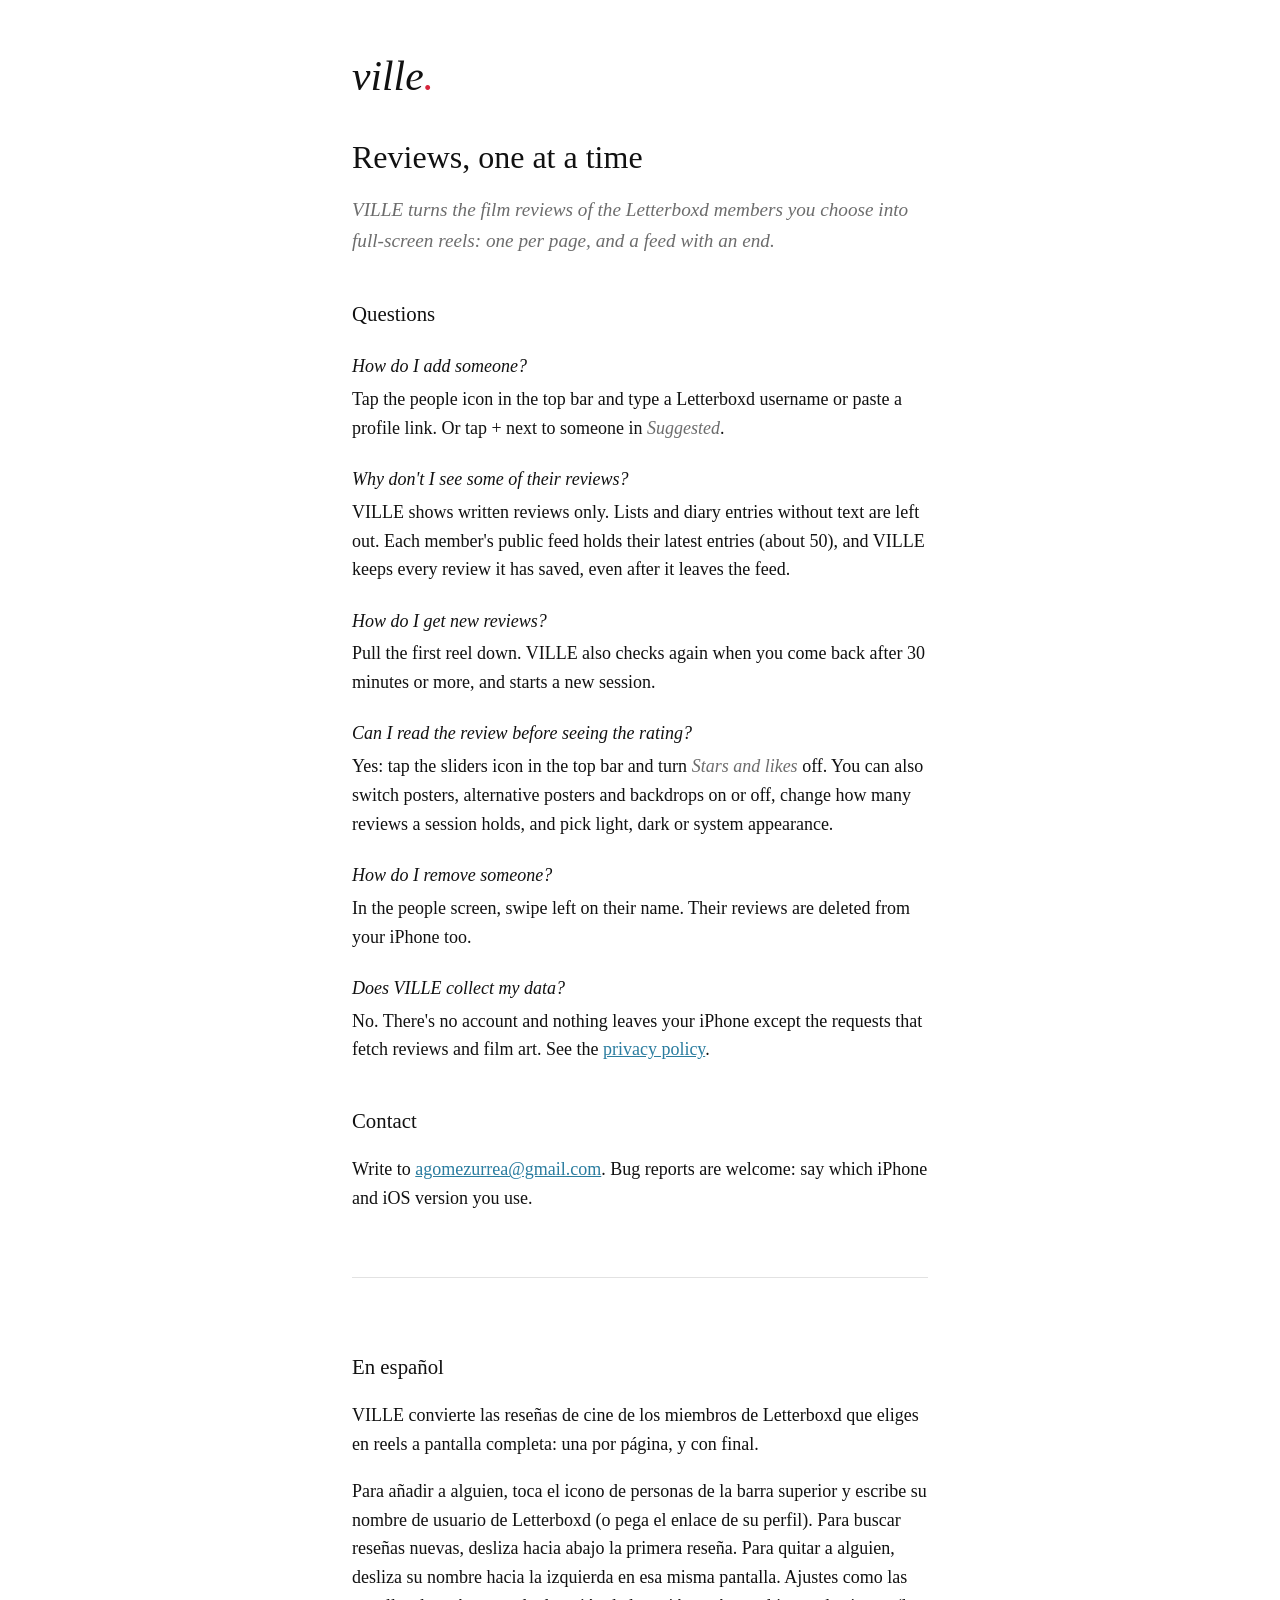
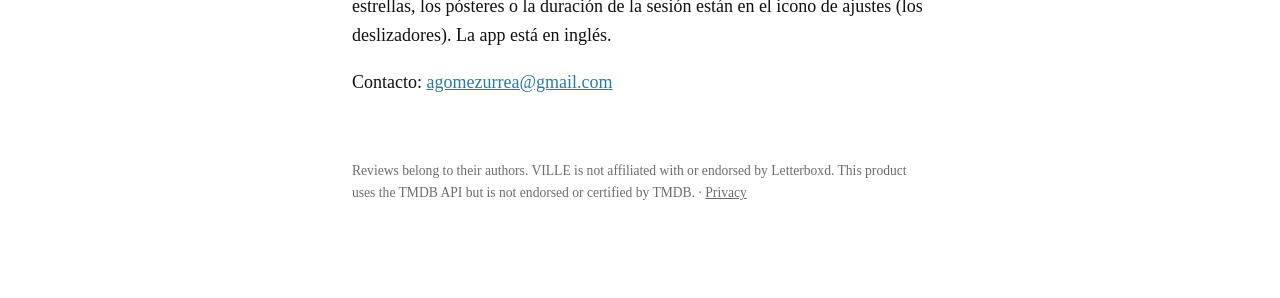
==== index.html @ 29cce092 "docs: publish VILLE's support and privacy pages (from 69177aa)" ====
<!doctype html>
<html lang="en">
<head>
  <meta charset="utf-8">
  <meta name="viewport" content="width=device-width, initial-scale=1">
  <title>Support · ville.</title>
  <meta name="description" content="Film reviews from the Letterboxd members you choose, one at a time. Help and contact.">
  <meta name="color-scheme" content="light dark">
  <link rel="stylesheet" href="style.css">
</head>
<body>
<main>
  <span class="wordmark">ville<span class="dot">.</span></span>

  <h1>Reviews, one at a time</h1>
  <p class="lede">VILLE turns the film reviews of the Letterboxd members you choose into full-screen reels: one per page, and a feed with an end.</p>

  <h2>Questions</h2>
  <dl>
    <dt>How do I add someone?</dt>
    <dd>Tap the people icon in the top bar and type a Letterboxd username or paste a profile link. Or tap + next to someone in <em>Suggested</em>.</dd>

    <dt>Why don't I see some of their reviews?</dt>
    <dd>VILLE shows written reviews only. Lists and diary entries without text are left out. Each member's public feed holds their latest entries (about 50), and VILLE keeps every review it has saved, even after it leaves the feed.</dd>

    <dt>How do I get new reviews?</dt>
    <dd>Pull the first reel down. VILLE also checks again when you come back after 30 minutes or more, and starts a new session.</dd>

    <dt>Can I read the review before seeing the rating?</dt>
    <dd>Yes: tap the sliders icon in the top bar and turn <em>Stars and likes</em> off. You can also switch posters, alternative posters and backdrops on or off, change how many reviews a session holds, and pick light, dark or system appearance.</dd>

    <dt>How do I remove someone?</dt>
    <dd>In the people screen, swipe left on their name. Their reviews are deleted from your iPhone too.</dd>

    <dt>Does VILLE collect my data?</dt>
    <dd>No. There's no account and nothing leaves your iPhone except the requests that fetch reviews and film art. See the <a href="privacy.html">privacy policy</a>.</dd>
  </dl>

  <h2>Contact</h2>
  <p>Write to <a href="mailto:agomezurrea@gmail.com">agomezurrea@gmail.com</a>. Bug reports are welcome: say which iPhone and iOS version you use.</p>

  <section class="language" lang="es">
    <h2>En español</h2>
    <p>VILLE convierte las reseñas de cine de los miembros de Letterboxd que eliges en reels a pantalla completa: una por página, y con final.</p>
    <p>Para añadir a alguien, toca el icono de personas de la barra superior y escribe su nombre de usuario de Letterboxd (o pega el enlace de su perfil). Para buscar reseñas nuevas, desliza hacia abajo la primera reseña. Para quitar a alguien, desliza su nombre hacia la izquierda en esa misma pantalla. Ajustes como las estrellas, los pósteres o la duración de la sesión están en el icono de ajustes (los deslizadores). La app está en inglés.</p>
    <p>Contacto: <a href="mailto:agomezurrea@gmail.com">agomezurrea@gmail.com</a></p>
  </section>

  <footer>
    <p>Reviews belong to their authors. VILLE is not affiliated with or endorsed by Letterboxd. This product uses the TMDB API but is not endorsed or certified by TMDB. · <a href="privacy.html">Privacy</a></p>
  </footer>
</main>
</body>
</html>
---- style.css ----
/* VILLE support site: the app's editorial voice on the web.
   Serif text, italic secondary voice, a red full stop, plenty of space. */

:root {
  --bg: #ffffff;
  --text: #111111;
  --secondary: rgba(17, 17, 17, 0.62);
  --red: #d7263d;   /* BrandRed, light */
  --blue: #2a7c9f;  /* BrandBlue, light: links */
  --rule: rgba(17, 17, 17, 0.12);
}

@media (prefers-color-scheme: dark) {
  :root {
    --bg: #000000;
    --text: #f2f2f2;
    --secondary: rgba(242, 242, 242, 0.62);
    --red: #e5475d;  /* BrandRed, dark */
    --blue: #3b95bc; /* BrandBlue, dark */
    --rule: rgba(242, 242, 242, 0.14);
  }
}

* { box-sizing: border-box; }

html { -webkit-text-size-adjust: 100%; }

body {
  margin: 0;
  background: var(--bg);
  color: var(--text);
  font-family: ui-serif, "New York", "Iowan Old Style", Georgia, serif;
  font-size: 18px;
  line-height: 1.6;
}

main {
  max-width: 38rem;
  margin: 0 auto;
  padding: 3.5rem 1rem 5rem;
}

.wordmark {
  display: inline-block;
  font-style: italic;
  font-weight: 400;
  font-size: 2.6rem;
  line-height: 1;
  color: var(--text);
  text-decoration: none;
  margin-bottom: 2.5rem;
}

.dot { color: var(--red); }

h1 {
  font-weight: 400;
  font-size: 2rem;
  line-height: 1.2;
  margin: 0 0 0.5rem;
}

h2 {
  font-weight: 400;
  font-size: 1.3rem;
  margin: 2.5rem 0 0.5rem;
}

.dateline {
  font-size: 0.75rem;
  letter-spacing: 0.14em;
  text-transform: uppercase;
  color: var(--secondary);
  margin: 0 0 2rem;
}

.lede {
  font-style: italic;
  font-size: 1.2rem;
  color: var(--secondary);
}

em, .note { color: var(--secondary); }

a { color: var(--blue); }

ul { padding-left: 1.2rem; }
li { margin: 0.35rem 0; }

dt { margin-top: 1.4rem; font-style: italic; }
dd { margin: 0.25rem 0 0; }

.language {
  margin-top: 4rem;
  padding-top: 2rem;
  border-top: 1px solid var(--rule);
}

footer {
  margin-top: 4rem;
  font-size: 0.85rem;
  color: var(--secondary);
}

footer a { color: inherit; }
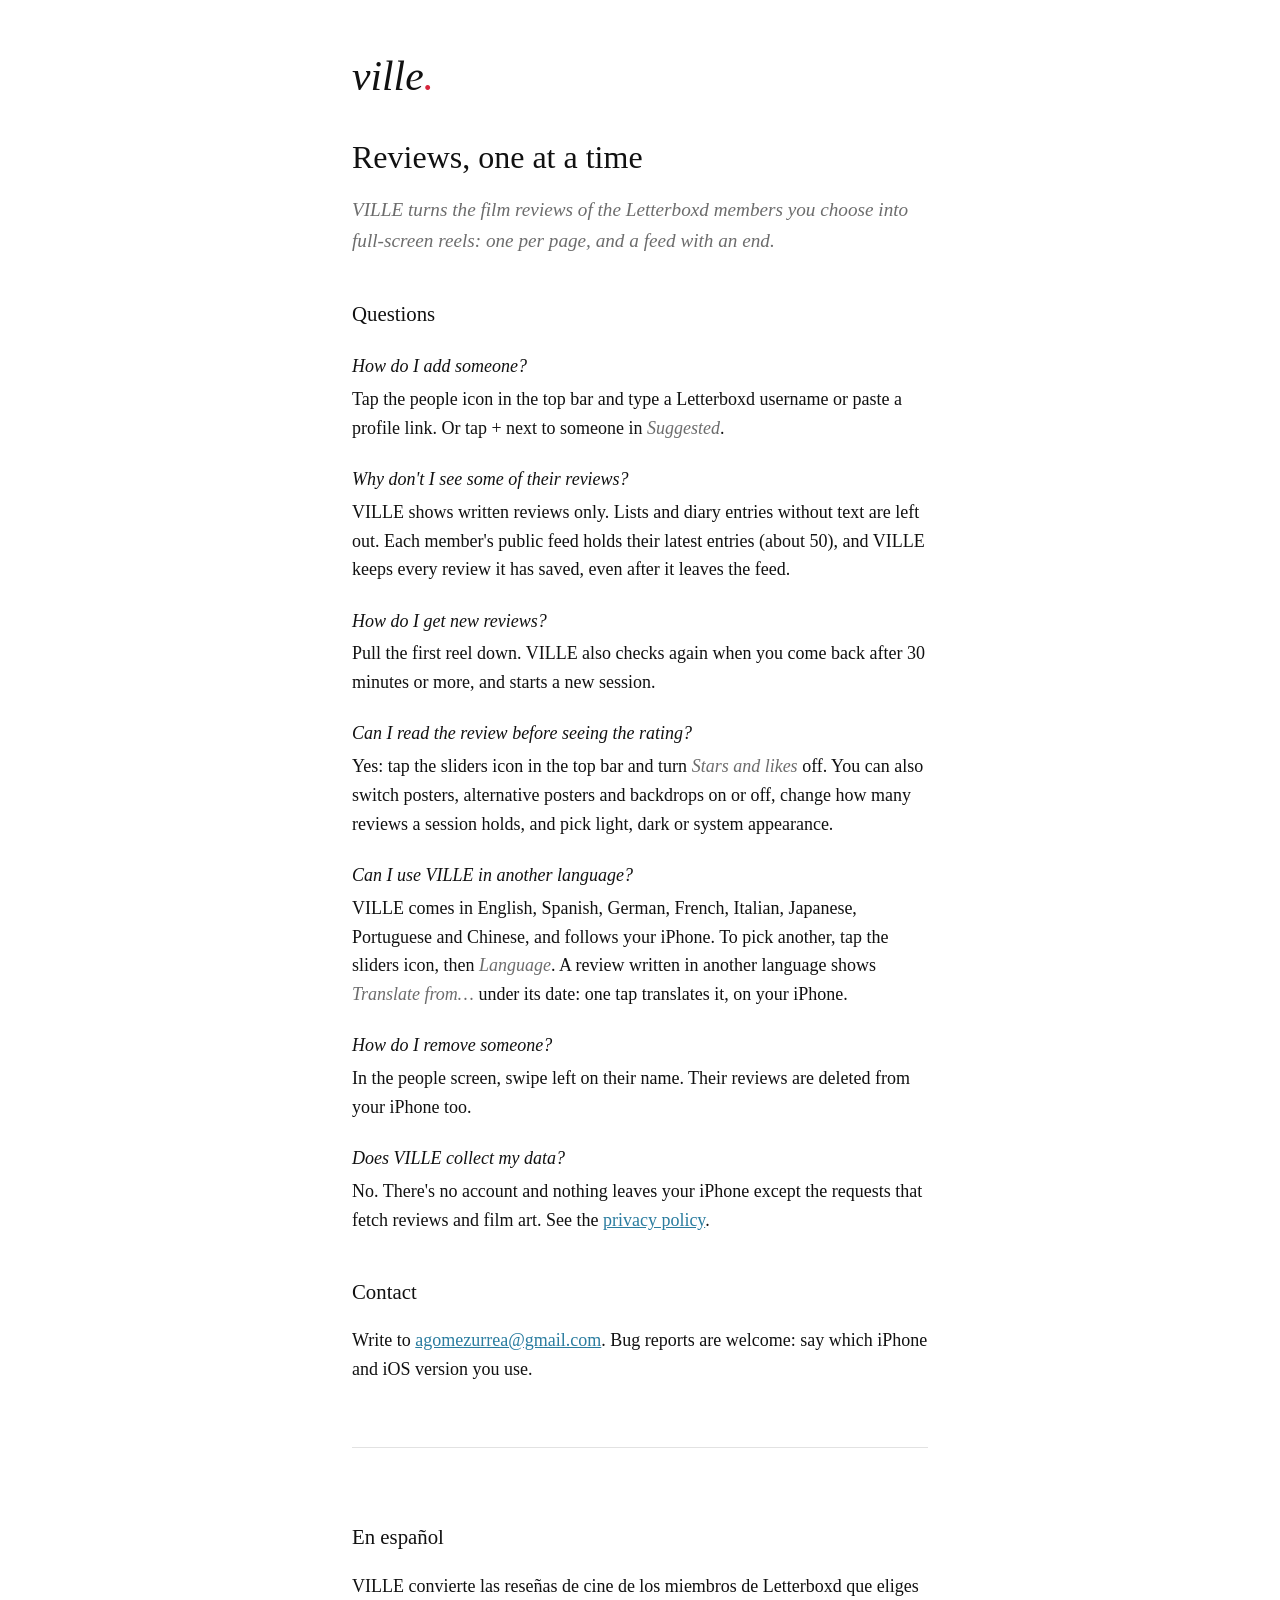
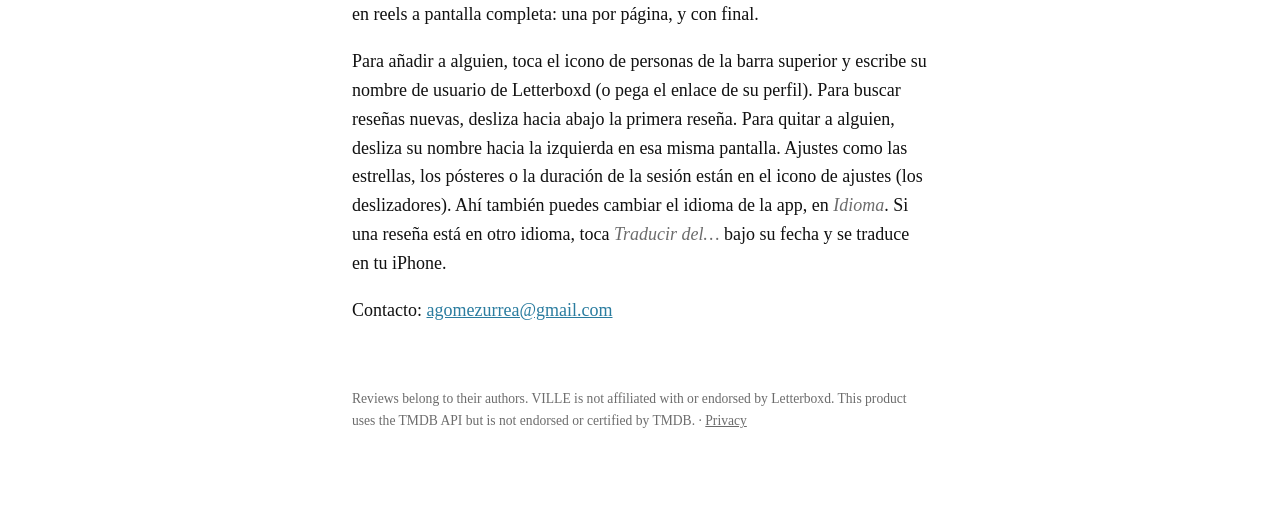
==== commit 04fee59e: "docs: publish VILLE's support and privacy pages (from 02506c2)" ====
--- a/index.html
+++ b/index.html
@@ -6,6 +6,21 @@
   <title>Support · ville.</title>
   <meta name="description" content="Film reviews from the Letterboxd members you choose, one at a time. Help and contact.">
   <meta name="color-scheme" content="light dark">
+  <meta name="theme-color" content="#ffffff" media="(prefers-color-scheme: light)">
+  <meta name="theme-color" content="#000000" media="(prefers-color-scheme: dark)">
+  <link rel="icon" type="image/png" sizes="192x192" href="favicon.png">
+  <link rel="apple-touch-icon" href="apple-touch-icon.png">
+  <!-- Link previews (iMessage, WhatsApp, social): the app icon, exported from AppIcon.icon with ictool -->
+  <meta property="og:type" content="website">
+  <meta property="og:site_name" content="ville.">
+  <meta property="og:title" content="ville.">
+  <meta property="og:description" content="Film reviews from the Letterboxd members you choose, one at a time.">
+  <meta property="og:url" content="https://blhdes.github.io/village/">
+  <meta property="og:image" content="https://blhdes.github.io/village/og-image.png">
+  <meta property="og:image:width" content="1200">
+  <meta property="og:image:height" content="630">
+  <meta property="og:image:alt" content="The VILLE app icon: a lowercase serif italic v and a red full stop.">
+  <meta name="twitter:card" content="summary_large_image">
   <link rel="stylesheet" href="style.css">
 </head>
 <body>
@@ -29,6 +44,9 @@
     <dt>Can I read the review before seeing the rating?</dt>
     <dd>Yes: tap the sliders icon in the top bar and turn <em>Stars and likes</em> off. You can also switch posters, alternative posters and backdrops on or off, change how many reviews a session holds, and pick light, dark or system appearance.</dd>
 
+    <dt>Can I use VILLE in another language?</dt>
+    <dd>VILLE comes in English, Spanish, German, French, Italian, Japanese, Portuguese and Chinese, and follows your iPhone. To pick another, tap the sliders icon, then <em>Language</em>. A review written in another language shows <em>Translate from…</em> under its date: one tap translates it, on your iPhone.</dd>
+
     <dt>How do I remove someone?</dt>
     <dd>In the people screen, swipe left on their name. Their reviews are deleted from your iPhone too.</dd>
 
@@ -42,7 +60,7 @@
   <section class="language" lang="es">
     <h2>En español</h2>
     <p>VILLE convierte las reseñas de cine de los miembros de Letterboxd que eliges en reels a pantalla completa: una por página, y con final.</p>
-    <p>Para añadir a alguien, toca el icono de personas de la barra superior y escribe su nombre de usuario de Letterboxd (o pega el enlace de su perfil). Para buscar reseñas nuevas, desliza hacia abajo la primera reseña. Para quitar a alguien, desliza su nombre hacia la izquierda en esa misma pantalla. Ajustes como las estrellas, los pósteres o la duración de la sesión están en el icono de ajustes (los deslizadores). La app está en inglés.</p>
+    <p>Para añadir a alguien, toca el icono de personas de la barra superior y escribe su nombre de usuario de Letterboxd (o pega el enlace de su perfil). Para buscar reseñas nuevas, desliza hacia abajo la primera reseña. Para quitar a alguien, desliza su nombre hacia la izquierda en esa misma pantalla. Ajustes como las estrellas, los pósteres o la duración de la sesión están en el icono de ajustes (los deslizadores). Ahí también puedes cambiar el idioma de la app, en <em>Idioma</em>. Si una reseña está en otro idioma, toca <em>Traducir del…</em> bajo su fecha y se traduce en tu iPhone.</p>
     <p>Contacto: <a href="mailto:agomezurrea@gmail.com">agomezurrea@gmail.com</a></p>
   </section>
 
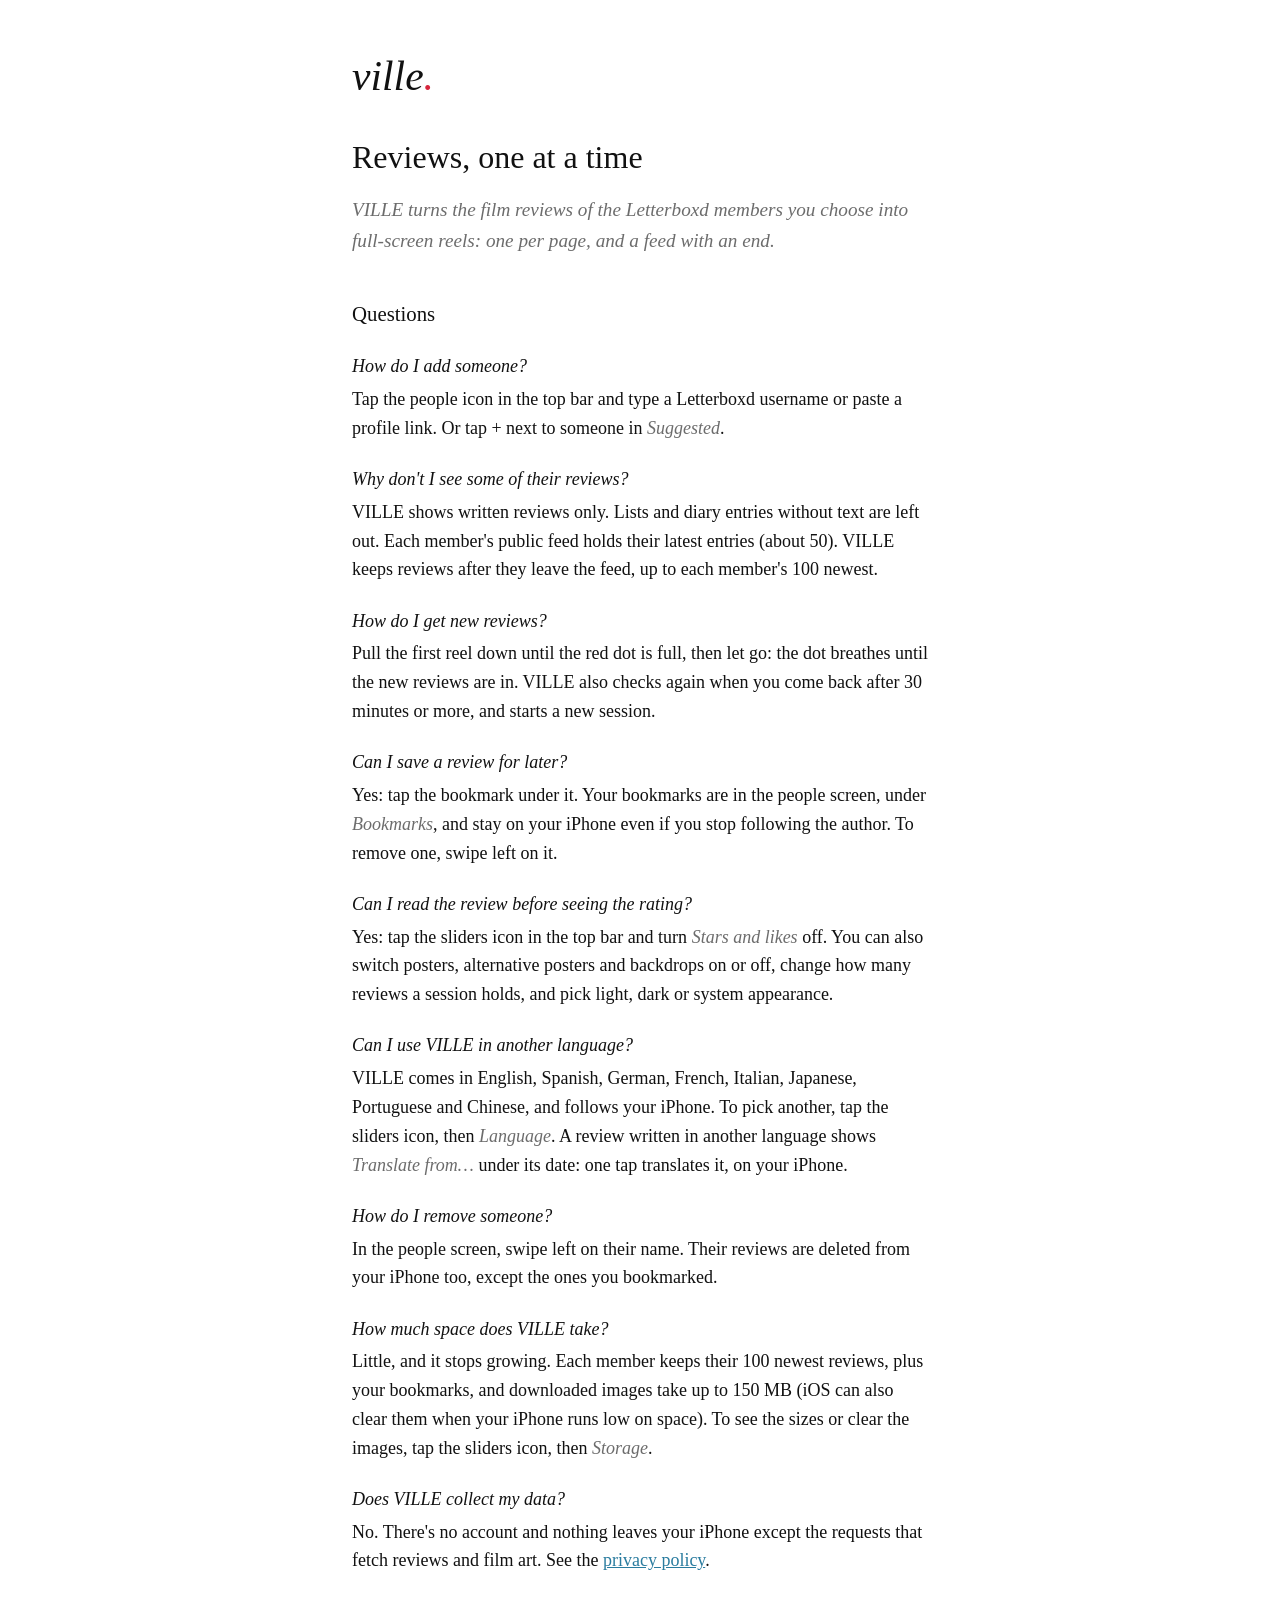
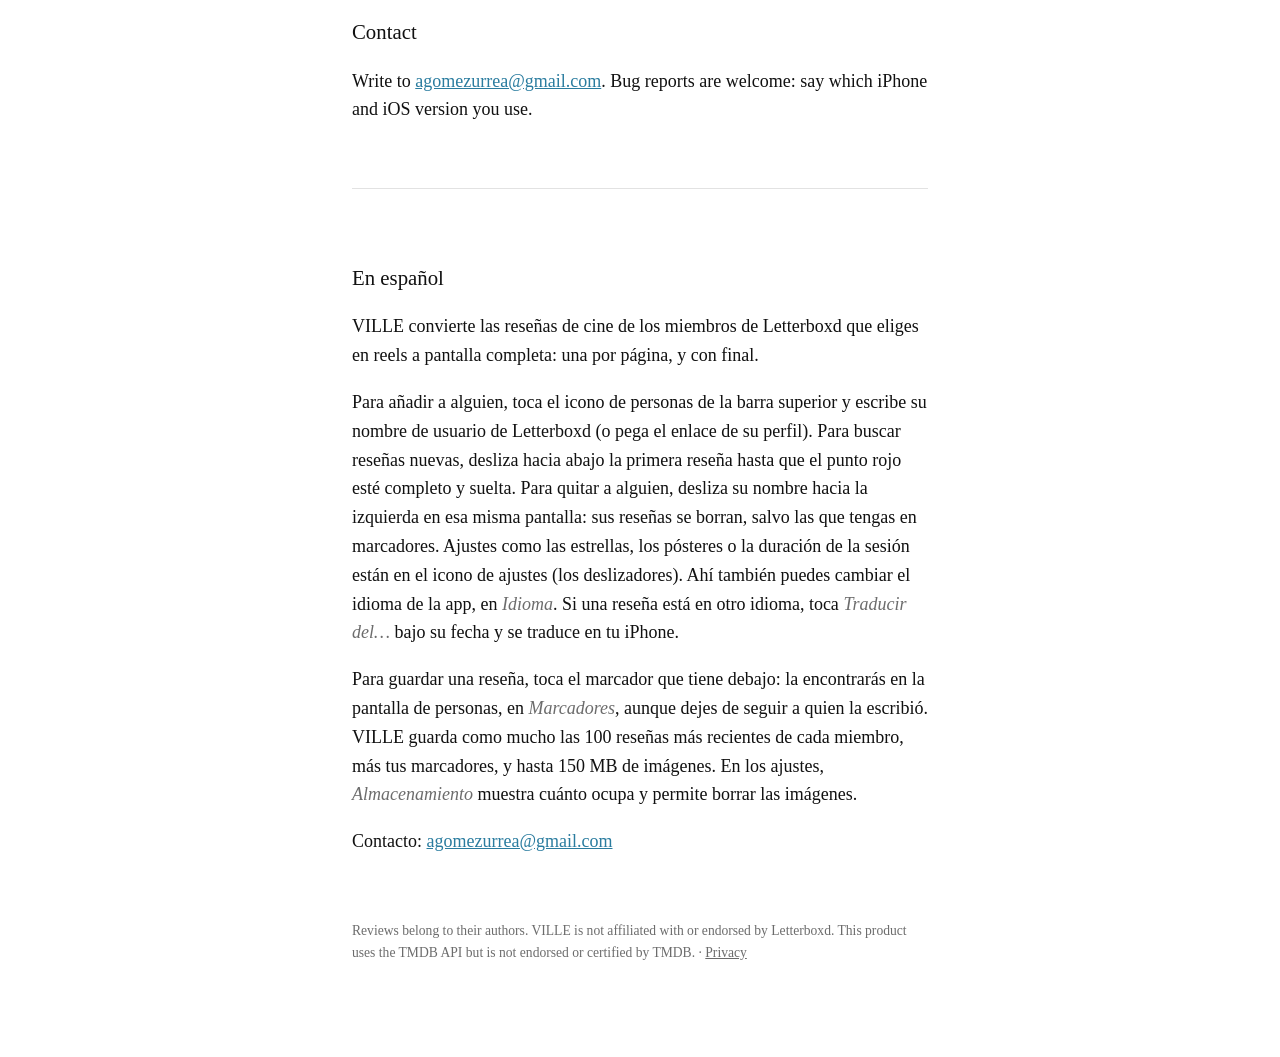
==== commit dcd4ad14: "docs: publish VILLE's support and privacy pages (from 84516b3)" ====
--- a/index.html
+++ b/index.html
@@ -36,10 +36,13 @@
     <dd>Tap the people icon in the top bar and type a Letterboxd username or paste a profile link. Or tap + next to someone in <em>Suggested</em>.</dd>
 
     <dt>Why don't I see some of their reviews?</dt>
-    <dd>VILLE shows written reviews only. Lists and diary entries without text are left out. Each member's public feed holds their latest entries (about 50), and VILLE keeps every review it has saved, even after it leaves the feed.</dd>
+    <dd>VILLE shows written reviews only. Lists and diary entries without text are left out. Each member's public feed holds their latest entries (about 50). VILLE keeps reviews after they leave the feed, up to each member's 100 newest.</dd>
 
     <dt>How do I get new reviews?</dt>
-    <dd>Pull the first reel down. VILLE also checks again when you come back after 30 minutes or more, and starts a new session.</dd>
+    <dd>Pull the first reel down until the red dot is full, then let go: the dot breathes until the new reviews are in. VILLE also checks again when you come back after 30 minutes or more, and starts a new session.</dd>
+
+    <dt>Can I save a review for later?</dt>
+    <dd>Yes: tap the bookmark under it. Your bookmarks are in the people screen, under <em>Bookmarks</em>, and stay on your iPhone even if you stop following the author. To remove one, swipe left on it.</dd>
 
     <dt>Can I read the review before seeing the rating?</dt>
     <dd>Yes: tap the sliders icon in the top bar and turn <em>Stars and likes</em> off. You can also switch posters, alternative posters and backdrops on or off, change how many reviews a session holds, and pick light, dark or system appearance.</dd>
@@ -48,7 +51,10 @@
     <dd>VILLE comes in English, Spanish, German, French, Italian, Japanese, Portuguese and Chinese, and follows your iPhone. To pick another, tap the sliders icon, then <em>Language</em>. A review written in another language shows <em>Translate from…</em> under its date: one tap translates it, on your iPhone.</dd>
 
     <dt>How do I remove someone?</dt>
-    <dd>In the people screen, swipe left on their name. Their reviews are deleted from your iPhone too.</dd>
+    <dd>In the people screen, swipe left on their name. Their reviews are deleted from your iPhone too, except the ones you bookmarked.</dd>
+
+    <dt>How much space does VILLE take?</dt>
+    <dd>Little, and it stops growing. Each member keeps their 100 newest reviews, plus your bookmarks, and downloaded images take up to 150 MB (iOS can also clear them when your iPhone runs low on space). To see the sizes or clear the images, tap the sliders icon, then <em>Storage</em>.</dd>
 
     <dt>Does VILLE collect my data?</dt>
     <dd>No. There's no account and nothing leaves your iPhone except the requests that fetch reviews and film art. See the <a href="privacy.html">privacy policy</a>.</dd>
@@ -60,7 +66,8 @@
   <section class="language" lang="es">
     <h2>En español</h2>
     <p>VILLE convierte las reseñas de cine de los miembros de Letterboxd que eliges en reels a pantalla completa: una por página, y con final.</p>
-    <p>Para añadir a alguien, toca el icono de personas de la barra superior y escribe su nombre de usuario de Letterboxd (o pega el enlace de su perfil). Para buscar reseñas nuevas, desliza hacia abajo la primera reseña. Para quitar a alguien, desliza su nombre hacia la izquierda en esa misma pantalla. Ajustes como las estrellas, los pósteres o la duración de la sesión están en el icono de ajustes (los deslizadores). Ahí también puedes cambiar el idioma de la app, en <em>Idioma</em>. Si una reseña está en otro idioma, toca <em>Traducir del…</em> bajo su fecha y se traduce en tu iPhone.</p>
+    <p>Para añadir a alguien, toca el icono de personas de la barra superior y escribe su nombre de usuario de Letterboxd (o pega el enlace de su perfil). Para buscar reseñas nuevas, desliza hacia abajo la primera reseña hasta que el punto rojo esté completo y suelta. Para quitar a alguien, desliza su nombre hacia la izquierda en esa misma pantalla: sus reseñas se borran, salvo las que tengas en marcadores. Ajustes como las estrellas, los pósteres o la duración de la sesión están en el icono de ajustes (los deslizadores). Ahí también puedes cambiar el idioma de la app, en <em>Idioma</em>. Si una reseña está en otro idioma, toca <em>Traducir del…</em> bajo su fecha y se traduce en tu iPhone.</p>
+    <p>Para guardar una reseña, toca el marcador que tiene debajo: la encontrarás en la pantalla de personas, en <em>Marcadores</em>, aunque dejes de seguir a quien la escribió. VILLE guarda como mucho las 100 reseñas más recientes de cada miembro, más tus marcadores, y hasta 150 MB de imágenes. En los ajustes, <em>Almacenamiento</em> muestra cuánto ocupa y permite borrar las imágenes.</p>
     <p>Contacto: <a href="mailto:agomezurrea@gmail.com">agomezurrea@gmail.com</a></p>
   </section>
 
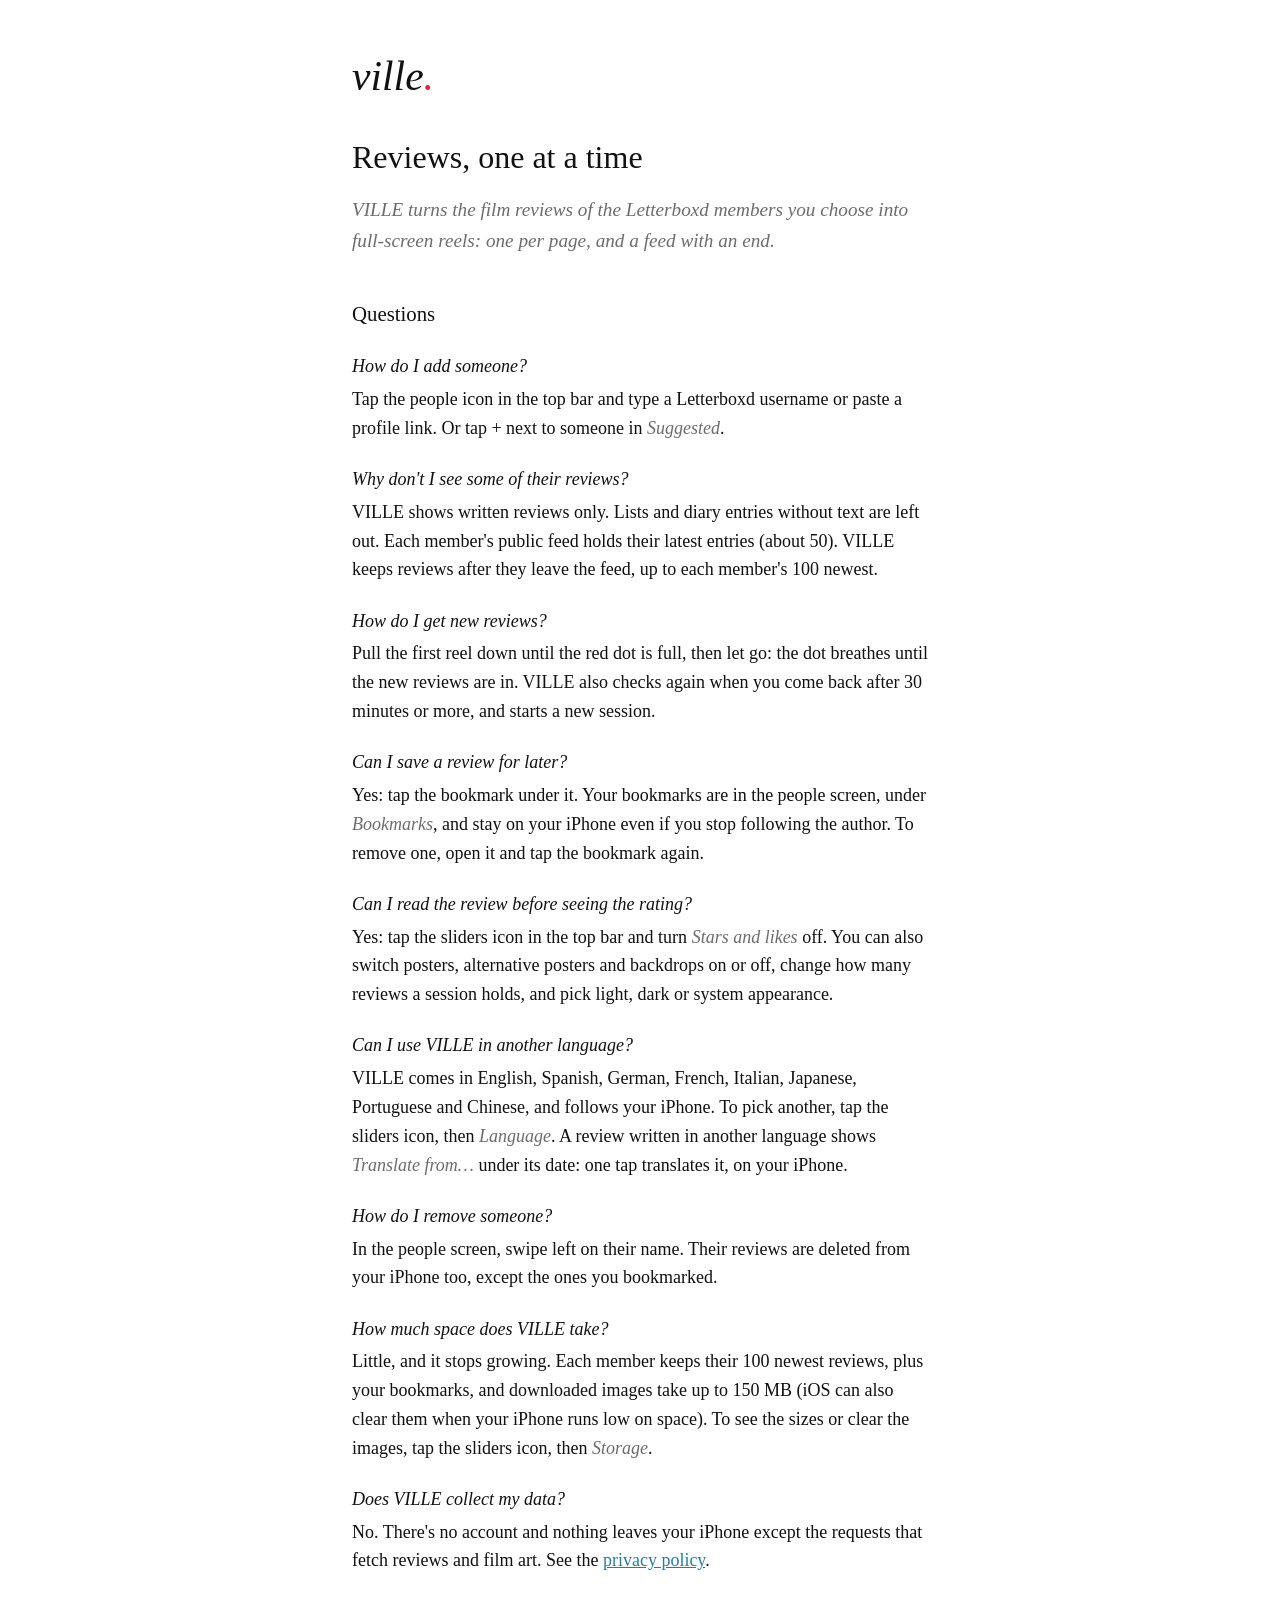
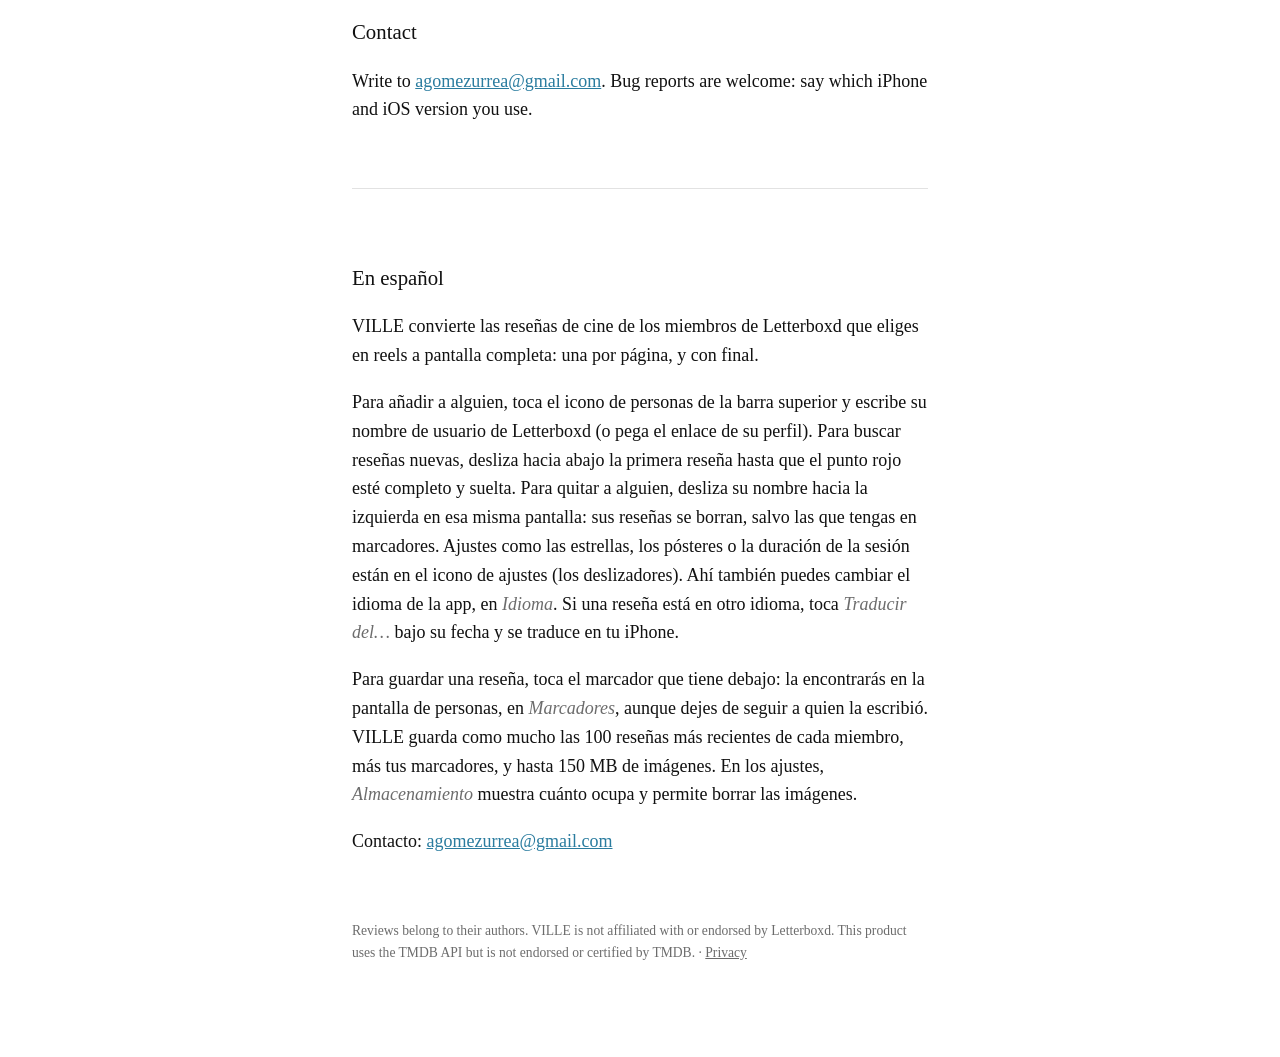
==== commit 7bcad68e: "docs: publish VILLE's support and privacy pages (from dd983bb)" ====
--- a/index.html
+++ b/index.html
@@ -42,7 +42,7 @@
     <dd>Pull the first reel down until the red dot is full, then let go: the dot breathes until the new reviews are in. VILLE also checks again when you come back after 30 minutes or more, and starts a new session.</dd>
 
     <dt>Can I save a review for later?</dt>
-    <dd>Yes: tap the bookmark under it. Your bookmarks are in the people screen, under <em>Bookmarks</em>, and stay on your iPhone even if you stop following the author. To remove one, swipe left on it.</dd>
+    <dd>Yes: tap the bookmark under it. Your bookmarks are in the people screen, under <em>Bookmarks</em>, and stay on your iPhone even if you stop following the author. To remove one, open it and tap the bookmark again.</dd>
 
     <dt>Can I read the review before seeing the rating?</dt>
     <dd>Yes: tap the sliders icon in the top bar and turn <em>Stars and likes</em> off. You can also switch posters, alternative posters and backdrops on or off, change how many reviews a session holds, and pick light, dark or system appearance.</dd>
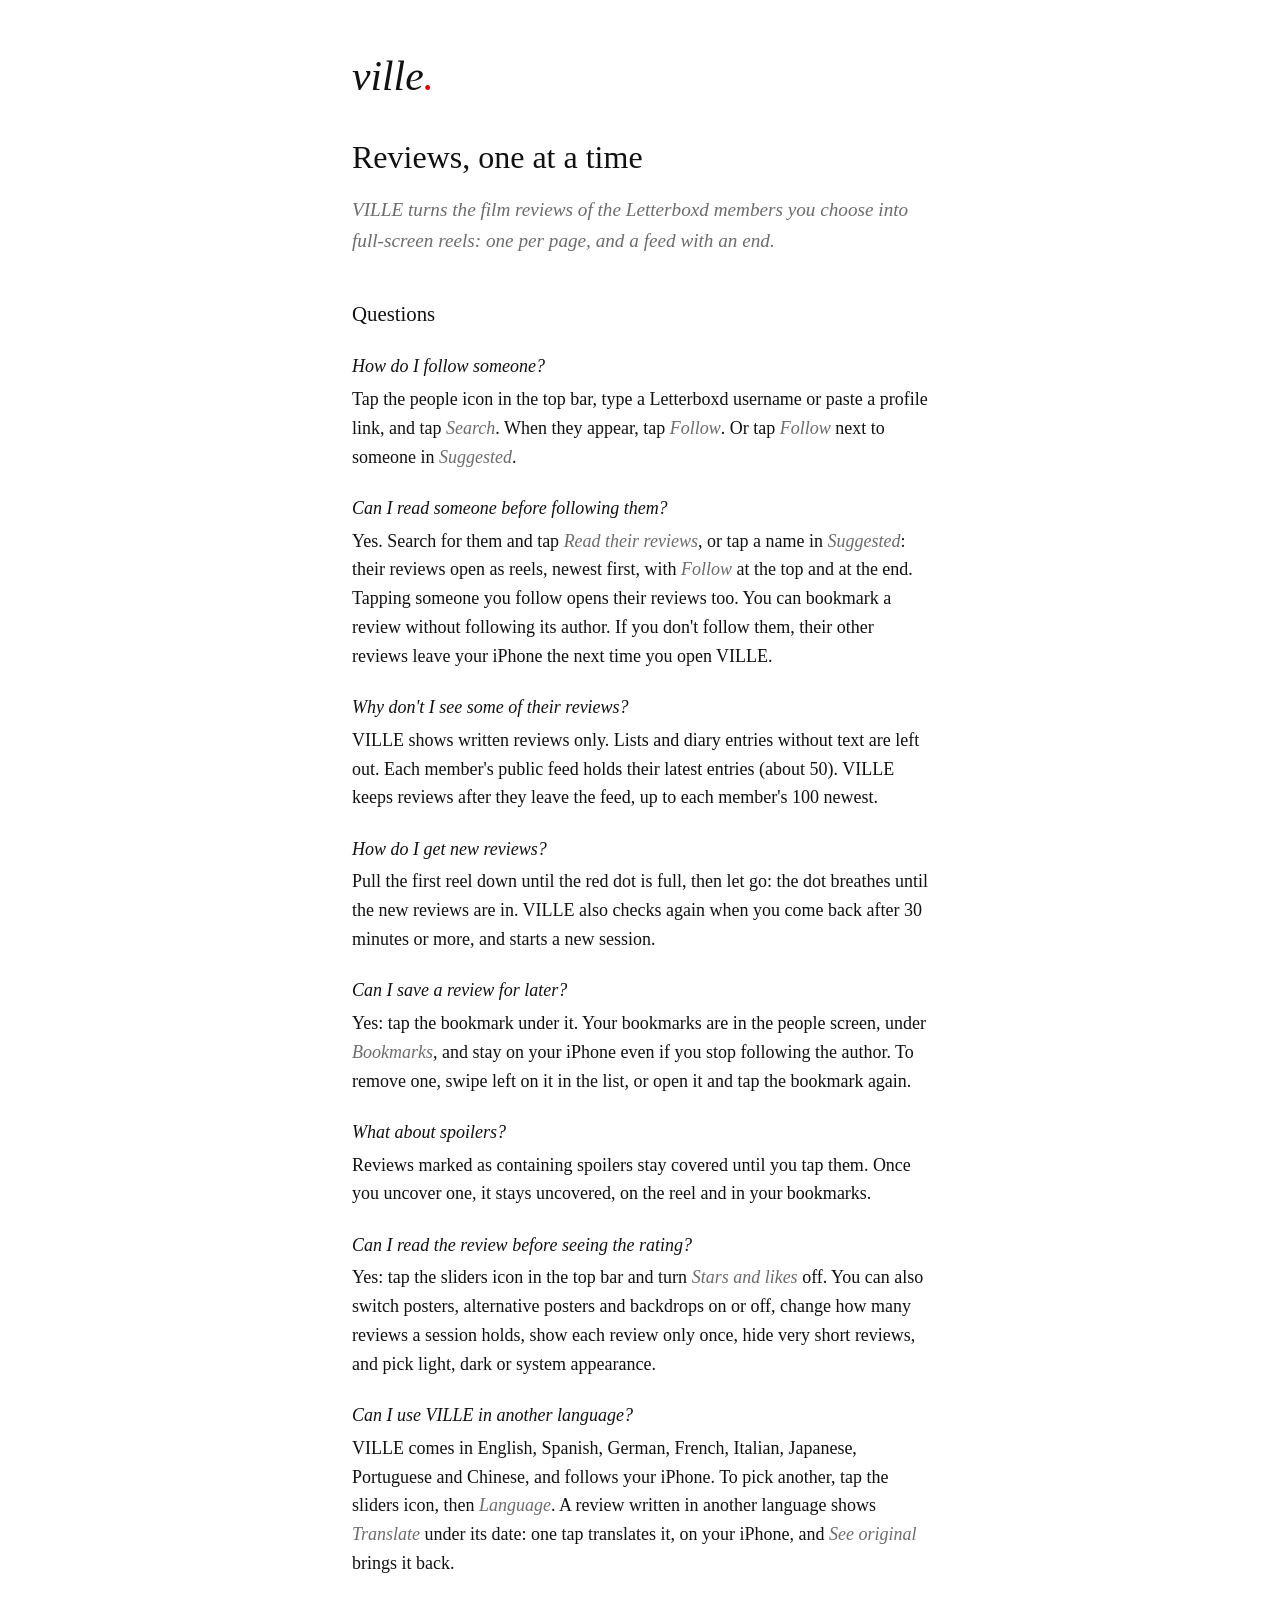
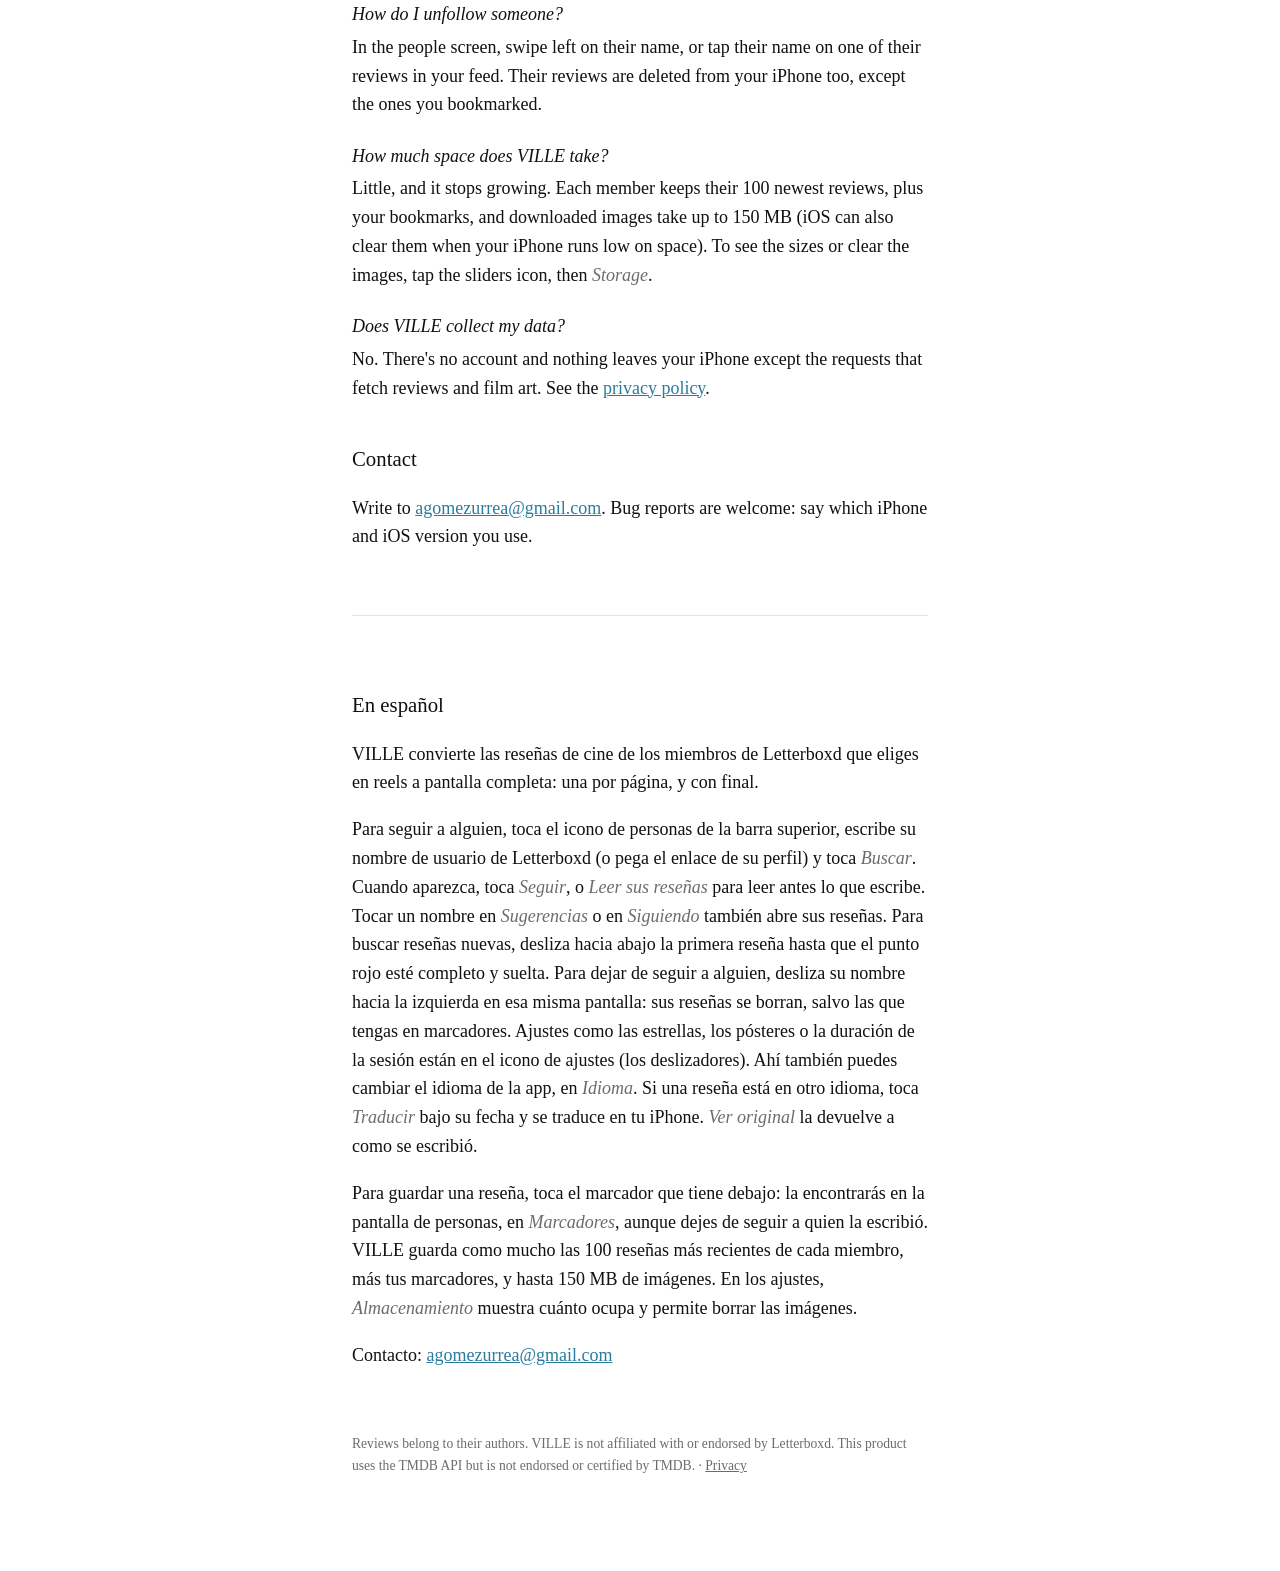
==== commit ff866177: "docs: publish VILLE's support and privacy pages (from faddc8a)" ====
--- a/index.html
+++ b/index.html
@@ -32,8 +32,11 @@
 
   <h2>Questions</h2>
   <dl>
-    <dt>How do I add someone?</dt>
-    <dd>Tap the people icon in the top bar and type a Letterboxd username or paste a profile link. Or tap + next to someone in <em>Suggested</em>.</dd>
+    <dt>How do I follow someone?</dt>
+    <dd>Tap the people icon in the top bar, type a Letterboxd username or paste a profile link, and tap <em>Search</em>. When they appear, tap <em>Follow</em>. Or tap <em>Follow</em> next to someone in <em>Suggested</em>.</dd>
+
+    <dt>Can I read someone before following them?</dt>
+    <dd>Yes. Search for them and tap <em>Read their reviews</em>, or tap a name in <em>Suggested</em>: their reviews open as reels, newest first, with <em>Follow</em> at the top and at the end. Tapping someone you follow opens their reviews too. You can bookmark a review without following its author. If you don't follow them, their other reviews leave your iPhone the next time you open VILLE.</dd>
 
     <dt>Why don't I see some of their reviews?</dt>
     <dd>VILLE shows written reviews only. Lists and diary entries without text are left out. Each member's public feed holds their latest entries (about 50). VILLE keeps reviews after they leave the feed, up to each member's 100 newest.</dd>
@@ -42,16 +45,19 @@
     <dd>Pull the first reel down until the red dot is full, then let go: the dot breathes until the new reviews are in. VILLE also checks again when you come back after 30 minutes or more, and starts a new session.</dd>
 
     <dt>Can I save a review for later?</dt>
-    <dd>Yes: tap the bookmark under it. Your bookmarks are in the people screen, under <em>Bookmarks</em>, and stay on your iPhone even if you stop following the author. To remove one, open it and tap the bookmark again.</dd>
+    <dd>Yes: tap the bookmark under it. Your bookmarks are in the people screen, under <em>Bookmarks</em>, and stay on your iPhone even if you stop following the author. To remove one, swipe left on it in the list, or open it and tap the bookmark again.</dd>
+
+    <dt>What about spoilers?</dt>
+    <dd>Reviews marked as containing spoilers stay covered until you tap them. Once you uncover one, it stays uncovered, on the reel and in your bookmarks.</dd>
 
     <dt>Can I read the review before seeing the rating?</dt>
-    <dd>Yes: tap the sliders icon in the top bar and turn <em>Stars and likes</em> off. You can also switch posters, alternative posters and backdrops on or off, change how many reviews a session holds, and pick light, dark or system appearance.</dd>
+    <dd>Yes: tap the sliders icon in the top bar and turn <em>Stars and likes</em> off. You can also switch posters, alternative posters and backdrops on or off, change how many reviews a session holds, show each review only once, hide very short reviews, and pick light, dark or system appearance.</dd>
 
     <dt>Can I use VILLE in another language?</dt>
-    <dd>VILLE comes in English, Spanish, German, French, Italian, Japanese, Portuguese and Chinese, and follows your iPhone. To pick another, tap the sliders icon, then <em>Language</em>. A review written in another language shows <em>Translate from…</em> under its date: one tap translates it, on your iPhone.</dd>
+    <dd>VILLE comes in English, Spanish, German, French, Italian, Japanese, Portuguese and Chinese, and follows your iPhone. To pick another, tap the sliders icon, then <em>Language</em>. A review written in another language shows <em>Translate</em> under its date: one tap translates it, on your iPhone, and <em>See original</em> brings it back.</dd>
 
-    <dt>How do I remove someone?</dt>
-    <dd>In the people screen, swipe left on their name. Their reviews are deleted from your iPhone too, except the ones you bookmarked.</dd>
+    <dt>How do I unfollow someone?</dt>
+    <dd>In the people screen, swipe left on their name, or tap their name on one of their reviews in your feed. Their reviews are deleted from your iPhone too, except the ones you bookmarked.</dd>
 
     <dt>How much space does VILLE take?</dt>
     <dd>Little, and it stops growing. Each member keeps their 100 newest reviews, plus your bookmarks, and downloaded images take up to 150 MB (iOS can also clear them when your iPhone runs low on space). To see the sizes or clear the images, tap the sliders icon, then <em>Storage</em>.</dd>
@@ -66,7 +72,7 @@
   <section class="language" lang="es">
     <h2>En español</h2>
     <p>VILLE convierte las reseñas de cine de los miembros de Letterboxd que eliges en reels a pantalla completa: una por página, y con final.</p>
-    <p>Para añadir a alguien, toca el icono de personas de la barra superior y escribe su nombre de usuario de Letterboxd (o pega el enlace de su perfil). Para buscar reseñas nuevas, desliza hacia abajo la primera reseña hasta que el punto rojo esté completo y suelta. Para quitar a alguien, desliza su nombre hacia la izquierda en esa misma pantalla: sus reseñas se borran, salvo las que tengas en marcadores. Ajustes como las estrellas, los pósteres o la duración de la sesión están en el icono de ajustes (los deslizadores). Ahí también puedes cambiar el idioma de la app, en <em>Idioma</em>. Si una reseña está en otro idioma, toca <em>Traducir del…</em> bajo su fecha y se traduce en tu iPhone.</p>
+    <p>Para seguir a alguien, toca el icono de personas de la barra superior, escribe su nombre de usuario de Letterboxd (o pega el enlace de su perfil) y toca <em>Buscar</em>. Cuando aparezca, toca <em>Seguir</em>, o <em>Leer sus reseñas</em> para leer antes lo que escribe. Tocar un nombre en <em>Sugerencias</em> o en <em>Siguiendo</em> también abre sus reseñas. Para buscar reseñas nuevas, desliza hacia abajo la primera reseña hasta que el punto rojo esté completo y suelta. Para dejar de seguir a alguien, desliza su nombre hacia la izquierda en esa misma pantalla: sus reseñas se borran, salvo las que tengas en marcadores. Ajustes como las estrellas, los pósteres o la duración de la sesión están en el icono de ajustes (los deslizadores). Ahí también puedes cambiar el idioma de la app, en <em>Idioma</em>. Si una reseña está en otro idioma, toca <em>Traducir</em> bajo su fecha y se traduce en tu iPhone. <em>Ver original</em> la devuelve a como se escribió.</p>
     <p>Para guardar una reseña, toca el marcador que tiene debajo: la encontrarás en la pantalla de personas, en <em>Marcadores</em>, aunque dejes de seguir a quien la escribió. VILLE guarda como mucho las 100 reseñas más recientes de cada miembro, más tus marcadores, y hasta 150 MB de imágenes. En los ajustes, <em>Almacenamiento</em> muestra cuánto ocupa y permite borrar las imágenes.</p>
     <p>Contacto: <a href="mailto:agomezurrea@gmail.com">agomezurrea@gmail.com</a></p>
   </section>
--- a/style.css
+++ b/style.css
@@ -5,7 +5,7 @@
   --bg: #ffffff;
   --text: #111111;
   --secondary: rgba(17, 17, 17, 0.62);
-  --red: #d7263d;   /* BrandRed, light */
+  --red: #d80017;   /* BrandRed, light (sRGB fallback) */
   --blue: #2a7c9f;  /* BrandBlue, light: links */
   --rule: rgba(17, 17, 17, 0.12);
 }
@@ -15,9 +15,22 @@
     --bg: #000000;
     --text: #f2f2f2;
     --secondary: rgba(242, 242, 242, 0.62);
-    --red: #e5475d;  /* BrandRed, dark */
+    --red: #ff3534;  /* BrandRed, dark (sRGB fallback) */
     --blue: #3b95bc; /* BrandBlue, dark */
     --rule: rgba(242, 242, 242, 0.14);
+  }
+}
+
+/* BrandRed is a Display P3 red: screens that show P3 get the deeper red. */
+@supports (color: color(display-p3 1 0 0)) {
+  :root {
+    --red: color(display-p3 0.812 0 0.078);
+  }
+
+  @media (prefers-color-scheme: dark) {
+    :root {
+      --red: color(display-p3 0.945 0.24 0.215);
+    }
   }
 }
 
